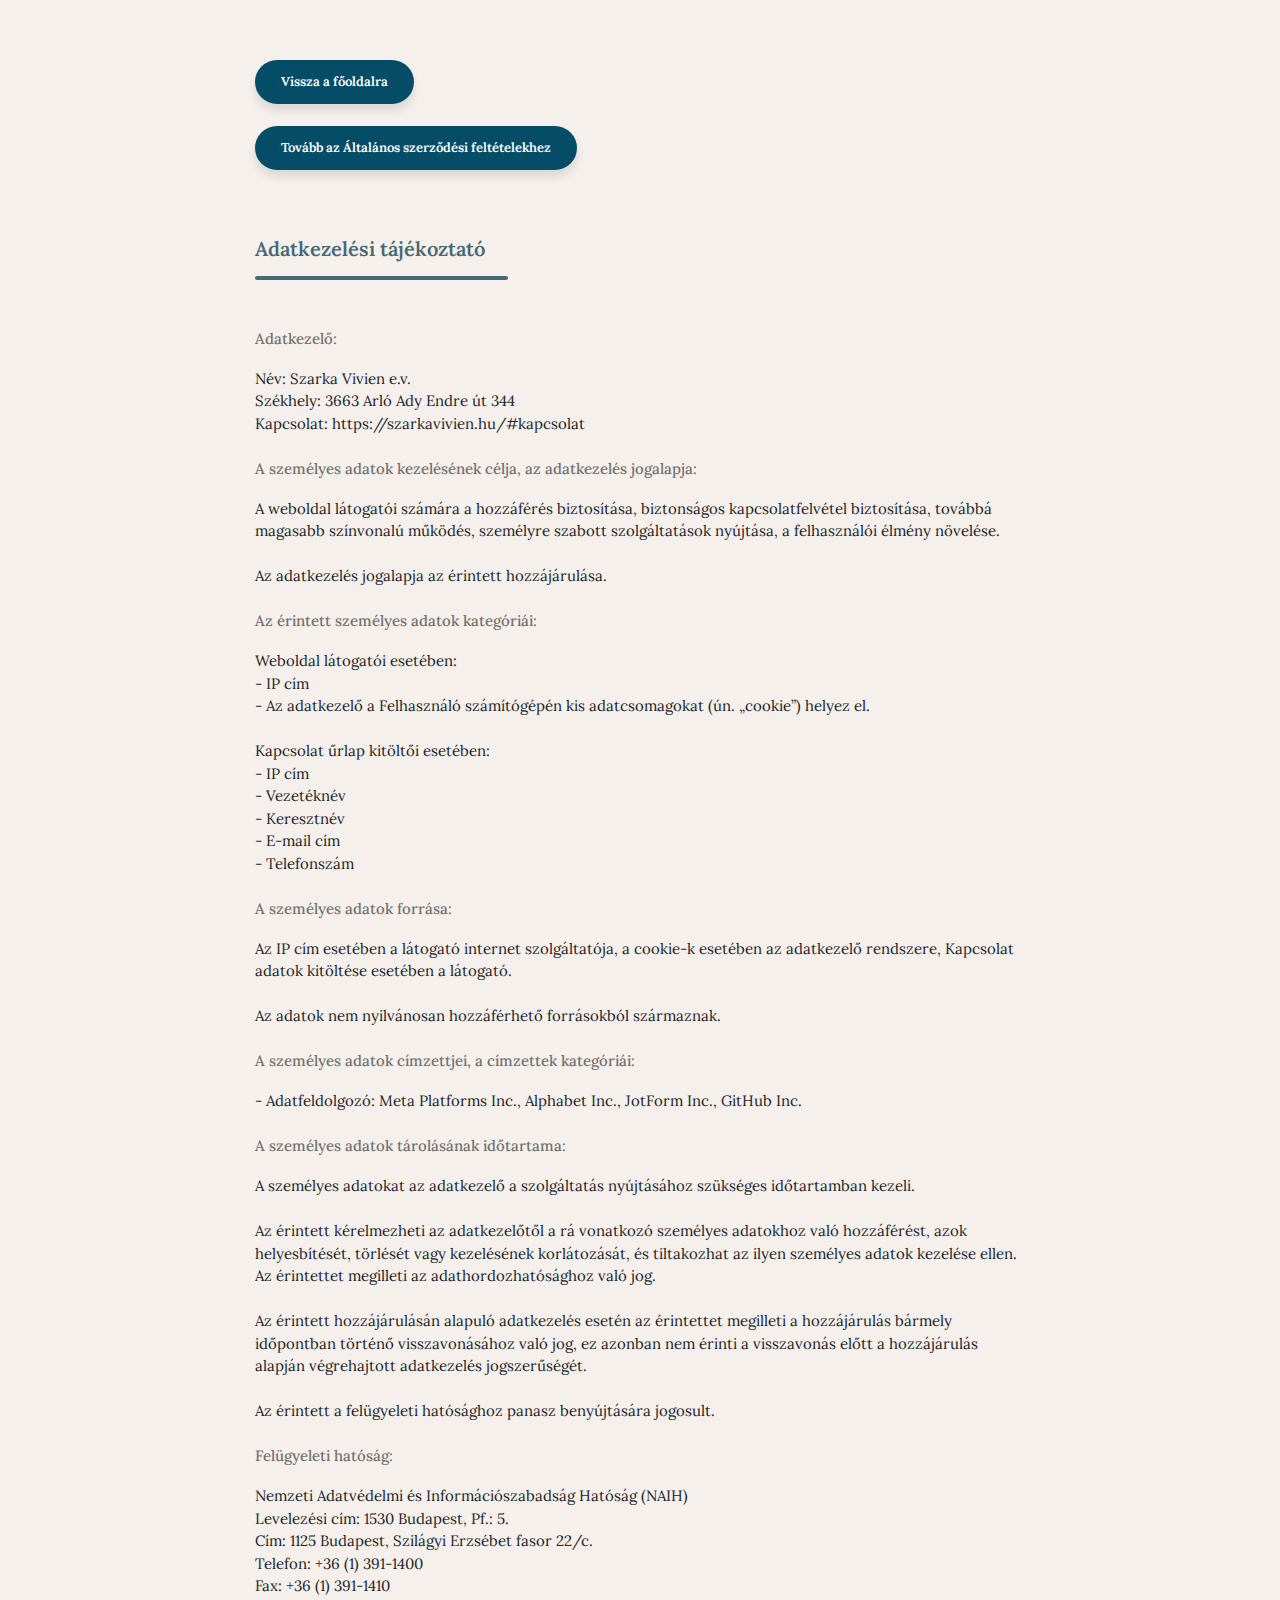
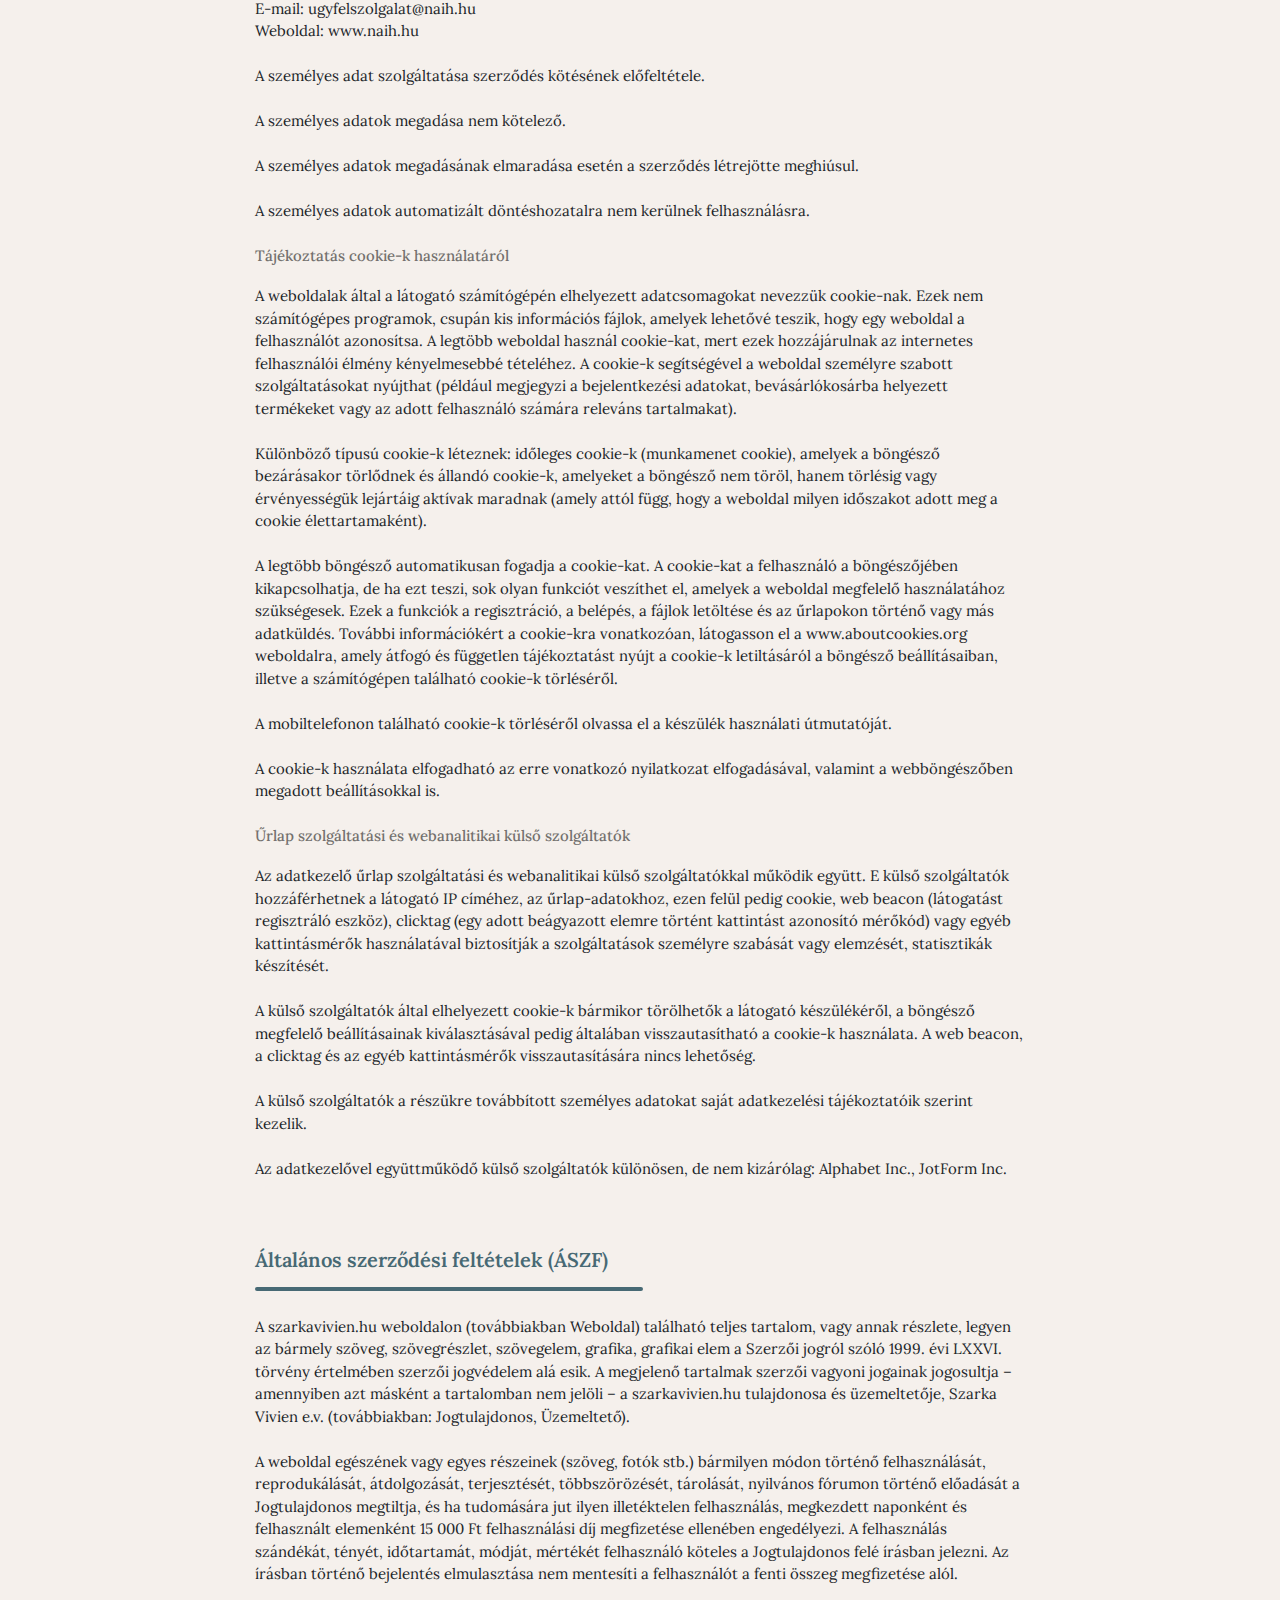
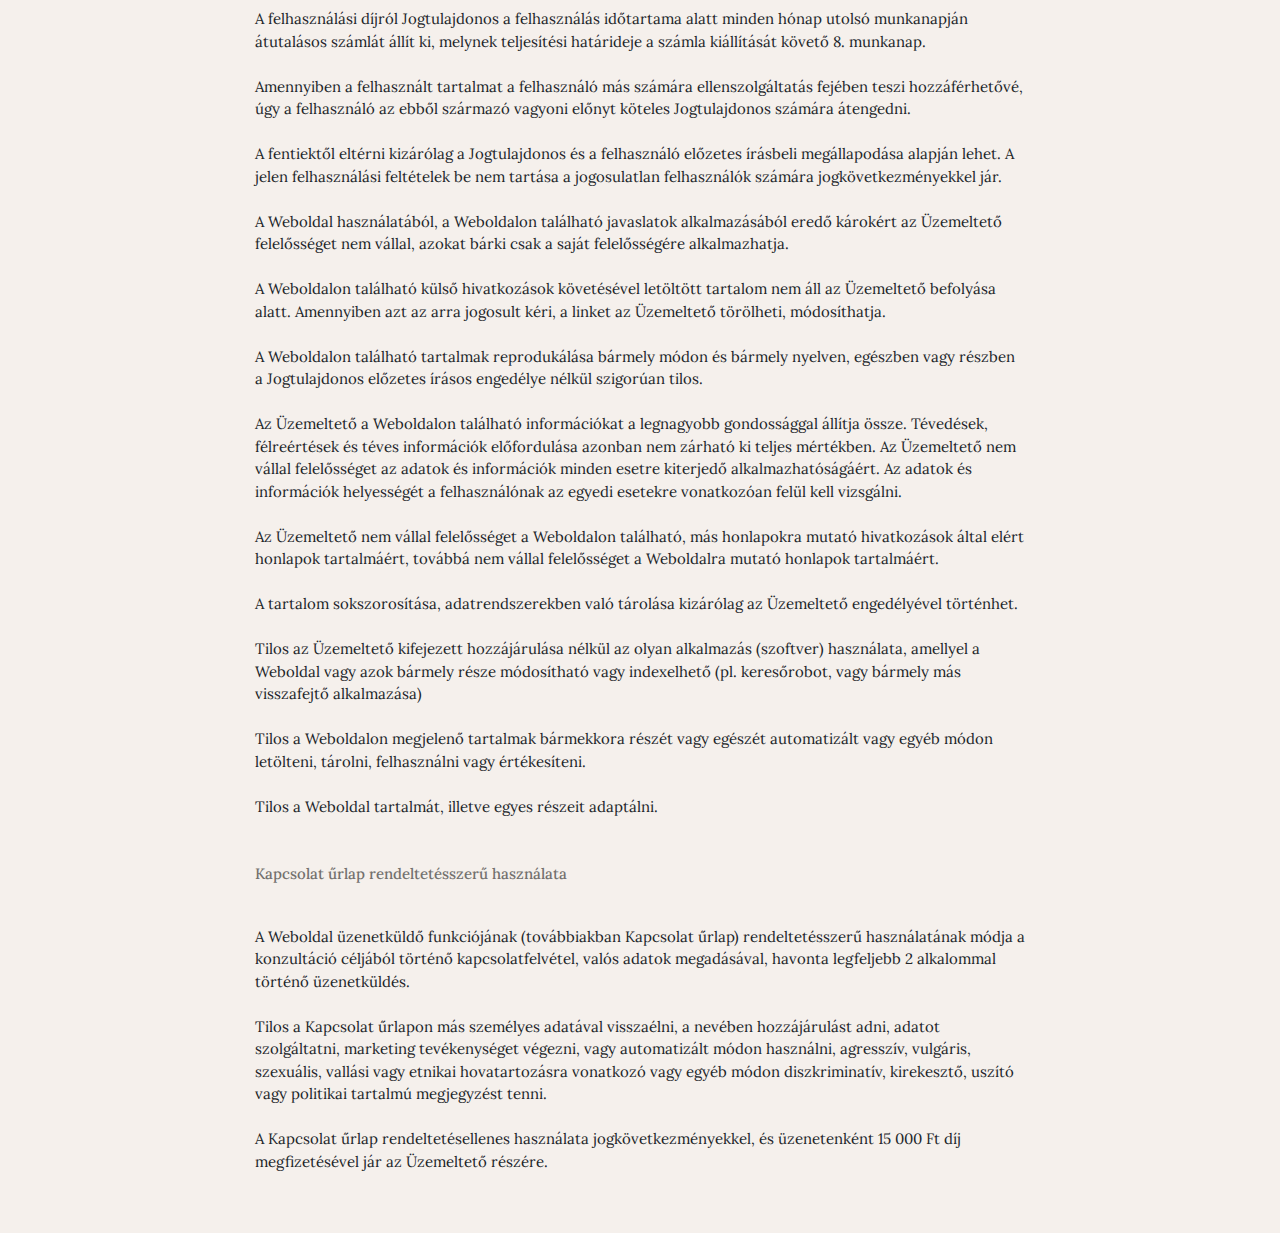
==== feltetelek.html @ 4a8fdd30 "init" ====
<!DOCTYPE html>
<html lang="hu">
    <head>
        <meta charset="UTF-8">
        <meta name="viewport" content="width=device-width, initial-scale=1, maximum-scale=1.0, user-scalable=no">

        <title>Szarka Vivien klinikai szakpszichológus: Budapest - Dunakeszi</title>
        <meta name="description" content="">

        <link href="/css/webpage.css?=1" rel="stylesheet">

        <!-- connect to domain of font files -->
        <link rel="preconnect" href="https://fonts.googleapis.com">
        <link rel="preconnect" href="https://fonts.gstatic.com" crossorigin>

        <link rel="stylesheet" href="/css/bootstrap.min.css">
        <!-- async CSS -->
        <link rel="stylesheet" media="print" onload="this.onload=null;this.removeAttribute('media');" href="https://fonts.googleapis.com/css2?family=Lora:ital,wght@0,400;0,500;0,600;1,400&display=swap">

        <!-- no-JS fallback -->
        <noscript>
            <link rel="stylesheet" href="https://fonts.googleapis.com/css2?family=Lora:ital,wght@0,400;0,500;0,600;1,400&display=swap">
        </noscript>

        <script src="/js/jquery/jquery3.min.js?=1"></script>
        <script src="/js/bootstrap/bootstrap.bundle.min.js?=1" defer></script>
    </head>
    <body>
        <main class="container-fluid">
            <div class="container pb-5 pt-5">
                <a href="/index.html" class="btn btn-primary">Vissza a főoldalra</a>
                <br><br>
                <a href="#aszf" class="btn btn-primary">Tovább az Általános szerződési feltételekhez</a>
                <br><br><br><br>
                <h2 id="adatkezeles">Adatkezelési tájékoztató</h2><br>
                <br><h3>Adatkezelő:</h3><br>
                Név: Szarka Vivien e.v.<br>
                Székhely: 3663 Arló Ady Endre út 344<br>
                Kapcsolat: https://szarkavivien.hu/#kapcsolat<br>
                
                <br><h3>A személyes adatok kezelésének célja, az adatkezelés jogalapja:</h3><br>
                A weboldal látogatói számára a hozzáférés biztosítása, biztonságos kapcsolatfelvétel biztosítása, továbbá magasabb színvonalú működés, személyre szabott szolgáltatások nyújtása, a felhasználói élmény növelése.
                <br><br>
                Az adatkezelés jogalapja az érintett hozzájárulása.
                <br>
                <br><h3>Az érintett személyes adatok kategóriái:</h3><br>
                Weboldal látogatói esetében:<br>
                - IP cím<br>
                - Az adatkezelő a Felhasználó számítógépén kis adatcsomagokat (ún. „cookie”) helyez el.
                <br><br>
                Kapcsolat űrlap kitöltői esetében:<br>
                - IP cím<br>
                - Vezetéknév<br>
                - Keresztnév<br>
                - E-mail cím<br>
                - Telefonszám<br>
                
                <br><h3>A személyes adatok forrása:</h3><br>
                Az IP cím esetében a látogató internet szolgáltatója, a cookie-k esetében az adatkezelő rendszere, Kapcsolat adatok kitöltése esetében a látogató.
                <br><br>
                Az adatok nem nyilvánosan hozzáférhető forrásokból származnak.
                <br>
                <br><h3>A személyes adatok címzettjei, a címzettek kategóriái:</h3><br>
                - Adatfeldolgozó: Meta Platforms Inc., Alphabet Inc., JotForm Inc., GitHub Inc.
                <br>
                <br><h3>A személyes adatok tárolásának időtartama:</h3><br>
                A személyes adatokat az adatkezelő a szolgáltatás nyújtásához szükséges időtartamban kezeli.
                <br><br>
                Az érintett kérelmezheti az adatkezelőtől a rá vonatkozó személyes adatokhoz való hozzáférést, azok helyesbítését, törlését vagy kezelésének korlátozását, és tiltakozhat az ilyen személyes adatok kezelése ellen. Az érintettet megilleti az adathordozhatósághoz való jog.
                <br><br>
                Az érintett hozzájárulásán alapuló adatkezelés esetén az érintettet megilleti a hozzájárulás bármely időpontban történő visszavonásához való jog, ez azonban nem érinti a visszavonás előtt a hozzájárulás alapján végrehajtott adatkezelés jogszerűségét.
                <br><br>
                Az érintett a felügyeleti hatósághoz panasz benyújtására jogosult.
                <br>
                <br><h3>Felügyeleti hatóság:</h3><br>
                Nemzeti Adatvédelmi és Információszabadság Hatóság (NAIH)<br>
                Levelezési cím: 1530 Budapest, Pf.: 5.<br>
                Cím: 1125 Budapest, Szilágyi Erzsébet fasor 22/c.<br>
                Telefon: +36 (1) 391-1400<br>
                Fax: +36 (1) 391-1410<br>
                E-mail: ugyfelszolgalat@naih.hu<br>
                Weboldal: www.naih.hu
                <br><br>
                A személyes adat szolgáltatása szerződés kötésének előfeltétele.
                <br><br>
                A személyes adatok megadása nem kötelező.
                <br><br>
                A személyes adatok megadásának elmaradása esetén a szerződés létrejötte meghiúsul.
                <br><br>
                A személyes adatok automatizált döntéshozatalra nem kerülnek felhasználásra.
                <br>
                <br><h3>Tájékoztatás cookie-k használatáról</h3><br>
                A weboldalak által a látogató számítógépén elhelyezett adatcsomagokat nevezzük cookie-nak. Ezek nem számítógépes programok, csupán kis információs fájlok, amelyek lehetővé teszik, hogy egy weboldal a felhasználót azonosítsa. A legtöbb weboldal használ cookie-kat, mert ezek hozzájárulnak az internetes felhasználói élmény kényelmesebbé tételéhez. A cookie-k segítségével a weboldal személyre szabott szolgáltatásokat nyújthat (például megjegyzi a bejelentkezési adatokat, bevásárlókosárba helyezett termékeket vagy az adott felhasználó számára releváns tartalmakat).
                <br><br>
                Különböző típusú cookie-k léteznek: időleges cookie-k (munkamenet cookie), amelyek a böngésző bezárásakor törlődnek és állandó cookie-k, amelyeket a böngésző nem töröl, hanem törlésig vagy érvényességük lejártáig aktívak maradnak (amely attól függ, hogy a weboldal milyen időszakot adott meg a cookie élettartamaként).
                <br><br>
                A legtöbb böngésző automatikusan fogadja a cookie-kat. A cookie-kat a felhasználó a böngészőjében kikapcsolhatja, de ha ezt teszi, sok olyan funkciót veszíthet el, amelyek a weboldal megfelelő használatához szükségesek. Ezek a funkciók a regisztráció, a belépés, a fájlok letöltése és az űrlapokon történő vagy más adatküldés.
                További információkért a cookie-kra vonatkozóan, látogasson el a www.aboutcookies.org weboldalra, amely átfogó és független tájékoztatást nyújt a cookie-k letiltásáról a böngésző beállításaiban, illetve a számítógépen található cookie-k törléséről.
                <br><br>
                A mobiltelefonon található cookie-k törléséről olvassa el a készülék használati útmutatóját.
                <br><br>
                A cookie-k használata elfogadható az erre vonatkozó nyilatkozat elfogadásával, valamint a webböngészőben megadott beállításokkal is.
                <br>
                <br><h3>Űrlap szolgáltatási és webanalitikai külső szolgáltatók</h3><br>
                Az adatkezelő űrlap szolgáltatási és webanalitikai külső szolgáltatókkal működik együtt. E külső szolgáltatók hozzáférhetnek a látogató IP címéhez, az űrlap-adatokhoz, ezen felül pedig cookie, web beacon (látogatást regisztráló eszköz), clicktag (egy adott beágyazott elemre történt kattintást azonosító mérőkód) vagy egyéb kattintásmérők használatával biztosítják a szolgáltatások személyre szabását vagy elemzését, statisztikák készítését.
                <br><br>
                A külső szolgáltatók által elhelyezett cookie-k bármikor törölhetők a látogató készülékéről, a böngésző megfelelő beállításainak kiválasztásával pedig általában visszautasítható a cookie-k használata. A web beacon, a clicktag és az egyéb kattintásmérők visszautasítására nincs lehetőség.
                <br><br>
                A külső szolgáltatók a részükre továbbított személyes adatokat saját adatkezelési tájékoztatóik szerint kezelik.
                <br><br>
                Az adatkezelővel együttműködő külső szolgáltatók különösen, de nem kizárólag: Alphabet Inc., JotForm Inc.

                <br><br>
                <br><br>
                <h2 id="aszf">Általános szerződési feltételek (ÁSZF)</h2><br>
                A szarkavivien.hu weboldalon (továbbiakban Weboldal) található teljes tartalom, vagy annak részlete, legyen az bármely szöveg, szövegrészlet, szövegelem, grafika, grafikai elem a Szerzői jogról szóló 1999. évi LXXVI. törvény értelmében szerzői jogvédelem alá esik. A megjelenő tartalmak szerzői vagyoni jogainak jogosultja – amennyiben azt másként a tartalomban nem jelöli – a szarkavivien.hu tulajdonosa és üzemeltetője, Szarka Vivien e.v. (továbbiakban: Jogtulajdonos, Üzemeltető).
                <br><br>
                A weboldal egészének vagy egyes részeinek (szöveg, fotók stb.) bármilyen módon történő felhasználását, reprodukálását, átdolgozását, terjesztését, többszörözését, tárolását, nyilvános fórumon történő előadását a Jogtulajdonos megtiltja, és ha tudomására jut ilyen illetéktelen felhasználás, megkezdett naponként és felhasznált elemenként 15 000 Ft felhasználási díj megfizetése ellenében engedélyezi. A felhasználás szándékát, tényét, időtartamát, módját, mértékét felhasználó köteles a Jogtulajdonos felé írásban jelezni. Az írásban történő bejelentés elmulasztása nem mentesíti a felhasználót a fenti összeg megfizetése alól.
                <br><br>
                A felhasználási díjról Jogtulajdonos a felhasználás időtartama alatt minden hónap utolsó munkanapján átutalásos számlát állít ki, melynek teljesítési határideje a számla kiállítását követő 8. munkanap.
                <br><br>
                Amennyiben a felhasznált tartalmat a felhasználó más számára ellenszolgáltatás fejében teszi hozzáférhetővé, úgy a felhasználó az ebből származó vagyoni előnyt köteles Jogtulajdonos számára átengedni.
                <br><br>
                A fentiektől eltérni kizárólag a Jogtulajdonos és a felhasználó előzetes írásbeli megállapodása alapján lehet. A jelen felhasználási feltételek be nem tartása a jogosulatlan felhasználók számára jogkövetkezményekkel jár.
                <br><br>
                A Weboldal használatából, a Weboldalon található javaslatok alkalmazásából eredő károkért az Üzemeltető felelősséget nem vállal, azokat bárki csak a saját felelősségére alkalmazhatja.
                <br><br>
                A Weboldalon található külső hivatkozások követésével letöltött tartalom nem áll az Üzemeltető befolyása alatt. Amennyiben azt az arra jogosult kéri, a linket az Üzemeltető törölheti, módosíthatja.
                <br><br>
                A Weboldalon található tartalmak reprodukálása bármely módon és bármely nyelven, egészben vagy részben a Jogtulajdonos előzetes írásos engedélye nélkül szigorúan tilos.
                <br><br>
                Az Üzemeltető a Weboldalon található információkat a legnagyobb gondossággal állítja össze. Tévedések, félreértések és téves információk előfordulása azonban nem zárható ki teljes mértékben. Az Üzemeltető nem vállal felelősséget az adatok és információk minden esetre kiterjedő alkalmazhatóságáért. Az adatok és információk helyességét a felhasználónak az egyedi esetekre vonatkozóan felül kell vizsgálni.
                <br><br>
                Az Üzemeltető nem vállal felelősséget a Weboldalon található, más honlapokra mutató hivatkozások által elért honlapok tartalmáért, továbbá nem vállal felelősséget a Weboldalra mutató honlapok tartalmáért.
                <br><br>
                A tartalom sokszorosítása, adatrendszerekben való tárolása kizárólag az Üzemeltető engedélyével történhet.
                <br><br>
                Tilos az Üzemeltető kifejezett hozzájárulása nélkül az olyan alkalmazás (szoftver) használata, amellyel a Weboldal vagy azok bármely része módosítható vagy indexelhető (pl. keresőrobot, vagy bármely más visszafejtő alkalmazása)
                <br><br>
                Tilos a Weboldalon megjelenő tartalmak bármekkora részét vagy egészét automatizált vagy egyéb módon letölteni, tárolni, felhasználni vagy értékesíteni.
                <br><br>
                Tilos a Weboldal tartalmát, illetve egyes részeit adaptálni.
                <br><br>
                <br>
                <h3>Kapcsolat űrlap rendeltetésszerű használata</h3>
                <br><br>
                A Weboldal üzenetküldő funkciójának (továbbiakban Kapcsolat űrlap) rendeltetésszerű használatának módja a konzultáció céljából történő kapcsolatfelvétel, valós adatok megadásával, havonta legfeljebb 2 alkalommal történő üzenetküldés.
                <br><br>
                Tilos a Kapcsolat űrlapon más személyes adatával visszaélni, a nevében hozzájárulást adni, adatot szolgáltatni, marketing tevékenységet végezni, vagy automatizált módon használni, agresszív, vulgáris, szexuális, vallási vagy etnikai hovatartozásra vonatkozó vagy egyéb módon diszkriminatív, kirekesztő, uszító vagy politikai tartalmú megjegyzést tenni.
                <br><br>
                A Kapcsolat űrlap rendeltetésellenes használata jogkövetkezményekkel, és üzenetenként 15 000 Ft díj megfizetésével jár az Üzemeltető részére.
                
            </div>
        </div>
    </body>
</html>
---- css/webpage.css ----
html {
    font-size: 20px;
    background-color: #F5F0EC;
}

body {
    background-color: #F5F0EC!important;
    font-size: 0.75rem!important;
    font-family: 'Lora', serif!important;
}

.container {
    max-width: 800px!important;
}

.btn {
    font-size: 0.75rem!important;
}

.btn-warning {
    color: #ffffff!important;
    background-color: #B98B75!important;
    border: 0!important;
    padding: .6rem 1.3rem!important;
    border-radius: 50px!important;
    font-weight: 600!important;
    position: relative!important;
    z-index: 100;
}

.btn-warning:focus {
    box-shadow: 0 0 0 0.2rem rgb(159 131 118 / 50%)!important;
}


.btn-primary {
    color: #ffffff!important;
    background-color: #054D67!important;
    border: 0!important;
    padding: .6rem 1.3rem!important;
    border-radius: 50px!important;
    font-weight: 600!important;
    font-size: .65rem!important;
    -webkit-box-shadow: 0px 7px 10px 0px rgba(0,0,0,0.1); 
    box-shadow: 0px 7px 10px 0px rgba(0,0,0,0.1);
    position: relative!important;
    z-index: 100;
}

.btn-primary:focus {
    box-shadow: 0 0 0 0.2rem rgb(12 73 96 / 50%)!important;
}

.btn-primary object {
    position: relative;
    top: 3px;
    filter: invert(100%) sepia(0%) saturate(7500%) hue-rotate(272deg) brightness(101%) contrast(102%);
}

*:focus {
    outline: none!important;
}

a object {
    pointer-events: none;
}

.btn-secondary {
    color: #ffffff!important;
    background-color: #CCAB9D!important;
    border: 0!important;
    padding: .6rem 1.3rem!important;
    border-radius: 50px!important;
    font-weight: 600!important;
    font-size: .65rem!important;
    -webkit-box-shadow: 0px 7px 10px 0px rgba(0,0,0,0.1); 
    box-shadow: 0px 7px 10px 0px rgba(0,0,0,0.1);
    position: relative!important;
    z-index: 100;
}

.btn-secondary:focus {
    box-shadow: 0 0 0 0.2rem rgb(192 156 141 / 50%)!important;
}

.btn-secondary object {
    position: relative;
    top: 3px;
    filter: invert(100%) sepia(0%) saturate(7500%) hue-rotate(272deg) brightness(101%) contrast(102%);
}


.available-appointment.alert {
    margin: 0;
    border: 0;
    background-color: #054D67;
    color: #ffffff;
    border-radius: 0;
}

.available-appointment.alert a {
    font-size: .65rem!important;
}

.available-appointment.alert a object {
    position: relative;
    top: 2px;
    filter: invert(100%) sepia(0%) saturate(7500%) hue-rotate(272deg) brightness(101%) contrast(102%);
}

.available-appointment.alert .center-wrapper {
    width: 100%;
}

.available-appointment.alert .close,
.available-appointment.alert .close:hover {
    color: #ffffff;
    padding: 0px;
    position: relative;
}

header {
    background-color: #EBE1D9;
}

.navbar-light .navbar-toggler {
    color: #054D67!important;
    border: 0!important;
}

.navbar-toggler span {
    background-image: url( '/img/menu.svg')!important;
    width: 26px;
    height: 20px;
    display: block!important;
}

.navbar-toggler:focus span,
.navbar-toggler:focus-visible span {
    opacity: .75;
}

.nav-item {
    padding-left: .5rem!important;
    padding-right: .5rem!important;
}

.nav-link {
    color: #054D67!important;
    font-weight: 600!important;
    text-transform: uppercase;
    position: relative;
    display: inline-block!important;
}

.nav-link.disabled {
    color: #B4B3B2!important;
}

.nav-link:focus-visible::before {
    position: absolute;
    bottom: 0;
    left: 0;
    right: 0;
    content: '';
    height: 0.2rem;
    background-color: rgb(12 73 96 / 50%);
    border-radius: 0.1rem;
}

.dropdown-menu {
    background-color: #044d67!important;
    border: none!important;
    border-radius: 10px!important;
    -webkit-box-shadow: 0px 7px 10px 0px rgb(0 0 0 / 10%);
    box-shadow: 0px 7px 10px 0px rgb(0 0 0 / 10%);
}

.dropdown-menu.show {
    margin-top: 0.5rem;
    margin-bottom: 1rem;
}

.dropdown-menu .dropdown-item {
    color: #F5F0EC!important;
    font-weight: 600!important;
    text-transform: uppercase;
    font-size: 0.65rem;
    padding-bottom: .5rem;
    padding-top: .5rem;
}

.dropdown-menu .dropdown-item:active,
.dropdown-menu .dropdown-item:hover,
.dropdown-menu .dropdown-item:focus {
    color: #044d67!important;
    background-color: #F5F0EC!important;
}

h2 {
    font-size: 1rem!important;
    color: #476974;
    font-weight: 600!important;
    display: inline-block;
    margin-bottom: 1rem!important;
}

h2::after {
    content: ' ';
    background-color: #476974;
    height: 4px;
    width: 110%;
    border-radius: 2px;
    display: inline-block;
}

h2::after {
    content: ' ';
    background-color: #476974;
    height: 4px;
    width: 110%;
    border-radius: 2px;
    display: inline-block;
}

h1 {
    font-size: 0.95rem!important;
    color: #787573;
    font-weight: 600!important;
    display: inline-block;
    margin-bottom: .5rem!important;
}

h3 {
    font-size: 0.75rem!important;
    color: #73706E;
    font-weight: 500!important;
    display: inline-block;
    margin-bottom: 1rem!important;
}

.intro p {
    white-space: break-spaces;
    color: #63605E!important;
    font-size: 0.8rem!important;
}

.intro .profile {
    text-align: center;
}

.intro img {
    border-radius: 200px;
    border: 10px solid #FAF5F1;
    margin-bottom: 1rem;
}

.infos p {
    white-space: break-spaces;
    color: #63605E!important;
    font-size: 0.8rem!important;
}

.available-appointment-info {
    color: #5BA65E!important;
    font-size: 0.6rem;
    font-weight: 600;
    padding: .6rem 1.3rem!important;
    display: inline-block;
    overflow: hidden;
}

.available-appointment-info object {
    position: relative;
    top: 2px;
    filter: invert(58%) sepia(68%) saturate(304%) hue-rotate(73deg) brightness(86%) contrast(89%);
}

.infos .navbar-nav {
    text-align: center;
    font-size: 0.7rem;
}

.infos .nav-link {
    padding-top: 1rem;
    padding-bottom: 1rem;
}

.btn-offices {
    margin-bottom: 60px;
}

@media (min-width: 768px) {
    .offices-row {
        display: block!important;
    }

    .offices-row .col-12 {
        display: inline!important;
    }
}

@media (max-width: 767px) {

    .infos {
        margin-left: -30px!important;
        margin-right: -30px!important;
        padding-left: 0px;
        padding-right: 0px;
    }

    .info-nav-container {
        z-index: 20;
        width: auto!important;
        max-width: unset!important;
        overflow-y: hidden;
        overflow-x: auto;
        white-space: nowrap;
        padding-left: 15px!important;
        padding-right: 15px!important;
    }

    .infos .navbar-nav {
        display: block;
        width: auto!important;
        max-width: unset!important;
    }

    .infos .nav-item {
        display: inline-block!important;
        padding-left: 15px!important;
        padding-right: 15px!important;
    }

    .infos .nav-item:last-child {
        padding-right: 30px!important;
    }

    .info-container {
        padding-left: 30px!important;
        padding-right: 30px!important;
        z-index: 10;
    }


    .btn-offices {
        margin-bottom: 20px!important;
    }

    .available-appointment-info {
        padding-left: 0!important;
    }

    .info-content {
        margin-top: -200px;
        padding-top: 200px!important;
    }

    .office > div:first-child {
        min-height: 200px;
    }

    .office {
        margin-left: 0!important;
        margin-right: 0!important;
    }
}

.info-content {
    margin-top: -60px;
    padding-top: 60px!important;
}

.map {
    background-size: cover;
    text-align: center;
}

.map-v {
    background-image: url(/img/pszichologus-rendelo-budapest-v-ker-szarka-vivien.png);
}

.map-ix {
    background-image: url(/img/pszichologus-rendelo-budapest-ix-ker-szarka-vivien.png);
}

.map-dunakeszi {
    background-image: url(/img/pszichologus-rendelo-dunakeszi-szarka-vivien.png);
}

.map > div {
    background-color: rgba(212,159,134,0.5);
}

.office {
    -webkit-box-shadow: 0px 7px 10px 0px rgba(0,0,0,0.1); 
    box-shadow: 0px 7px 10px 0px rgba(0,0,0,0.1);
    border-radius: 5px;
    overflow: hidden;
}

.office-details {
    background-color: #ffffff;
    padding: 30px!important;
}

.office-locality {
    color: #476974;
    font-weight: 600;
    text-align: center;
    padding-bottom: 2rem;
}

.office-address {
    color: #555555;
    font-size: .8rem;
    font-weight: 600;
    padding-bottom: .5rem;
}

.office .available {
    color: #5BA65E!important;
    font-size: 0.6rem;
    font-weight: 600;
    display: inline-block;
    overflow: hidden;
}

.office .available object {
    position: relative;
    top: 2px;
    filter: invert(58%) sepia(68%) saturate(304%) hue-rotate(73deg) brightness(86%) contrast(89%);
}

#rendelesem {
    margin-top: -60px;
    padding-top: 60px;
}

.office .btn-primary {
    -webkit-box-shadow: none;
    box-shadow: none;
}

.kapcsolat {
    position: relative;
}

#kapcsolat {
    z-index: 20;
    position: relative;
    margin-top: -60px;
    padding-top: 60px;
}

.kapcsolat::after {
    content: '';
    position: absolute;
    bottom: 0;
    left: 0;
    right: 0;
    height: 120px;
    background-color: #F5F0EC;
    z-index: 20;
}

@media (max-width: 1000px) {
    .kapcsolat::after {
        height: 0;
    }
}

footer {
    background-color: #ffffff;
}

footer a {
    color: #054D67;
}
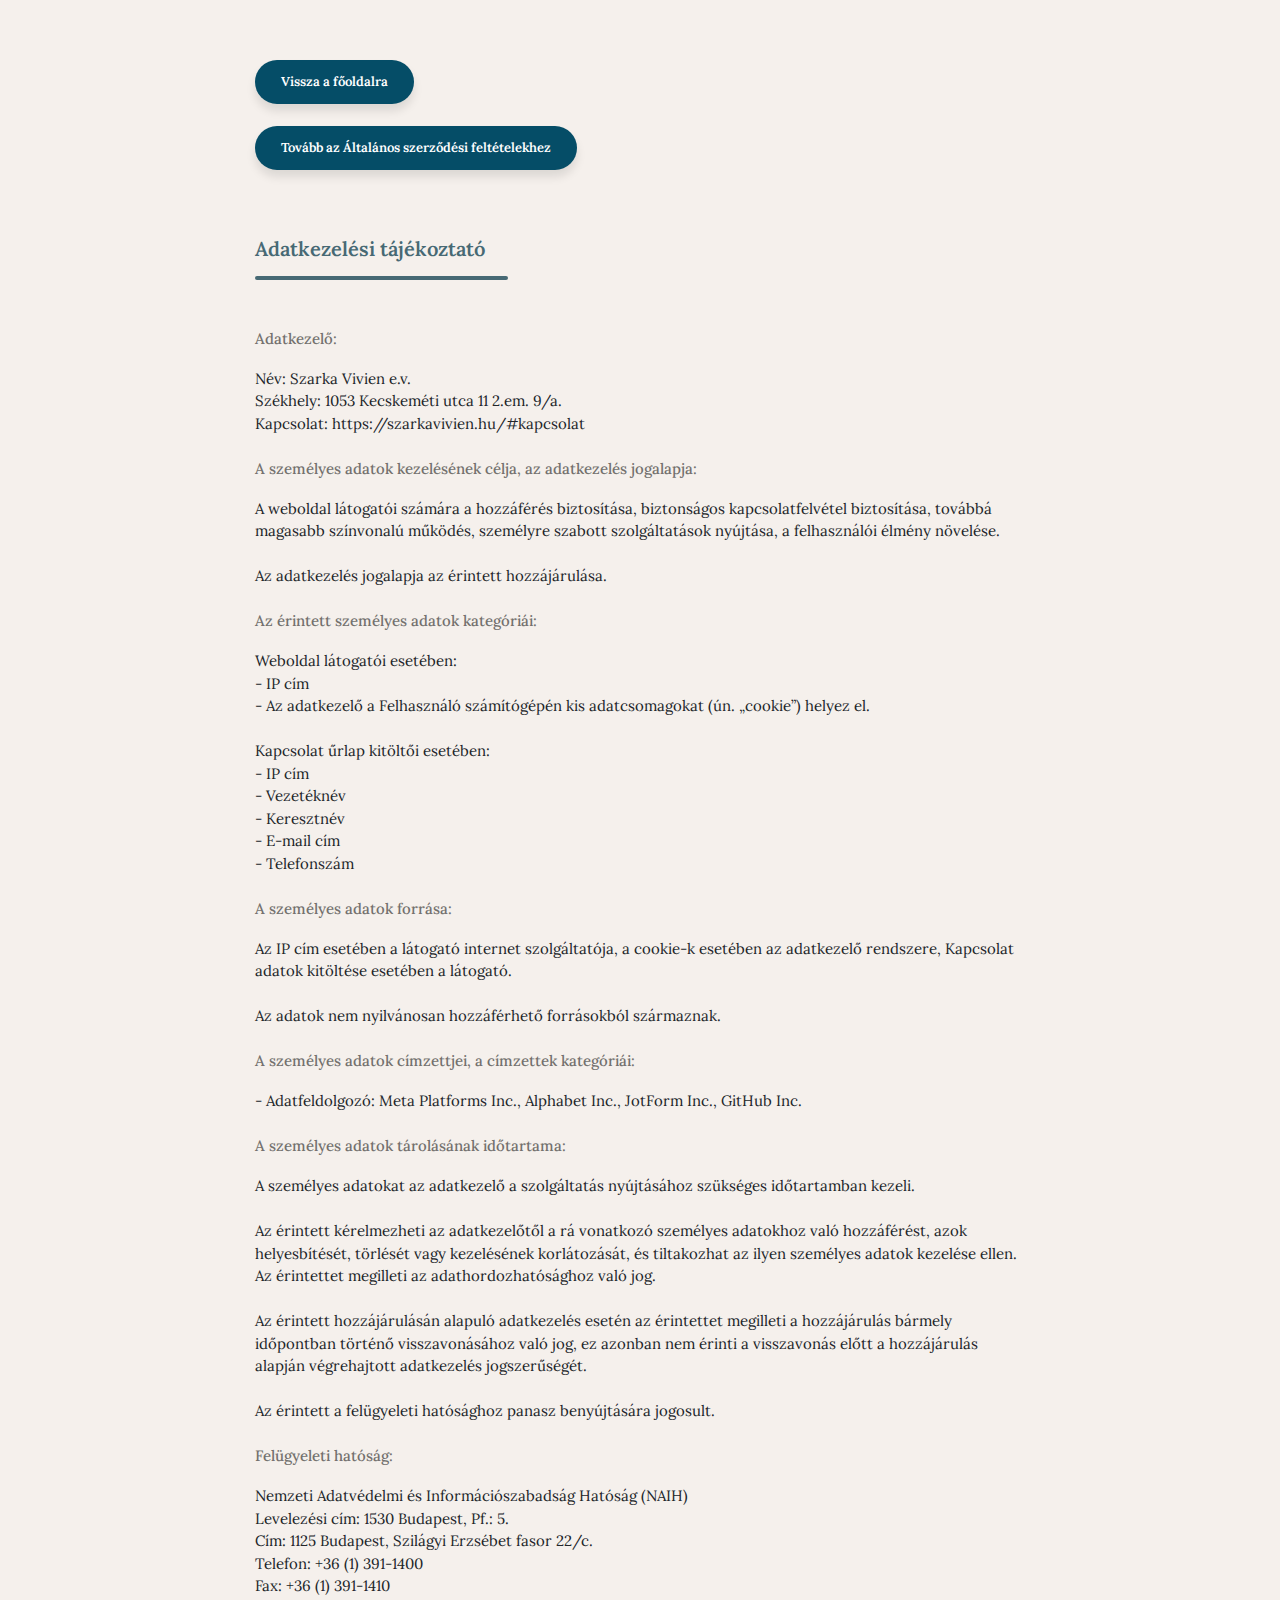
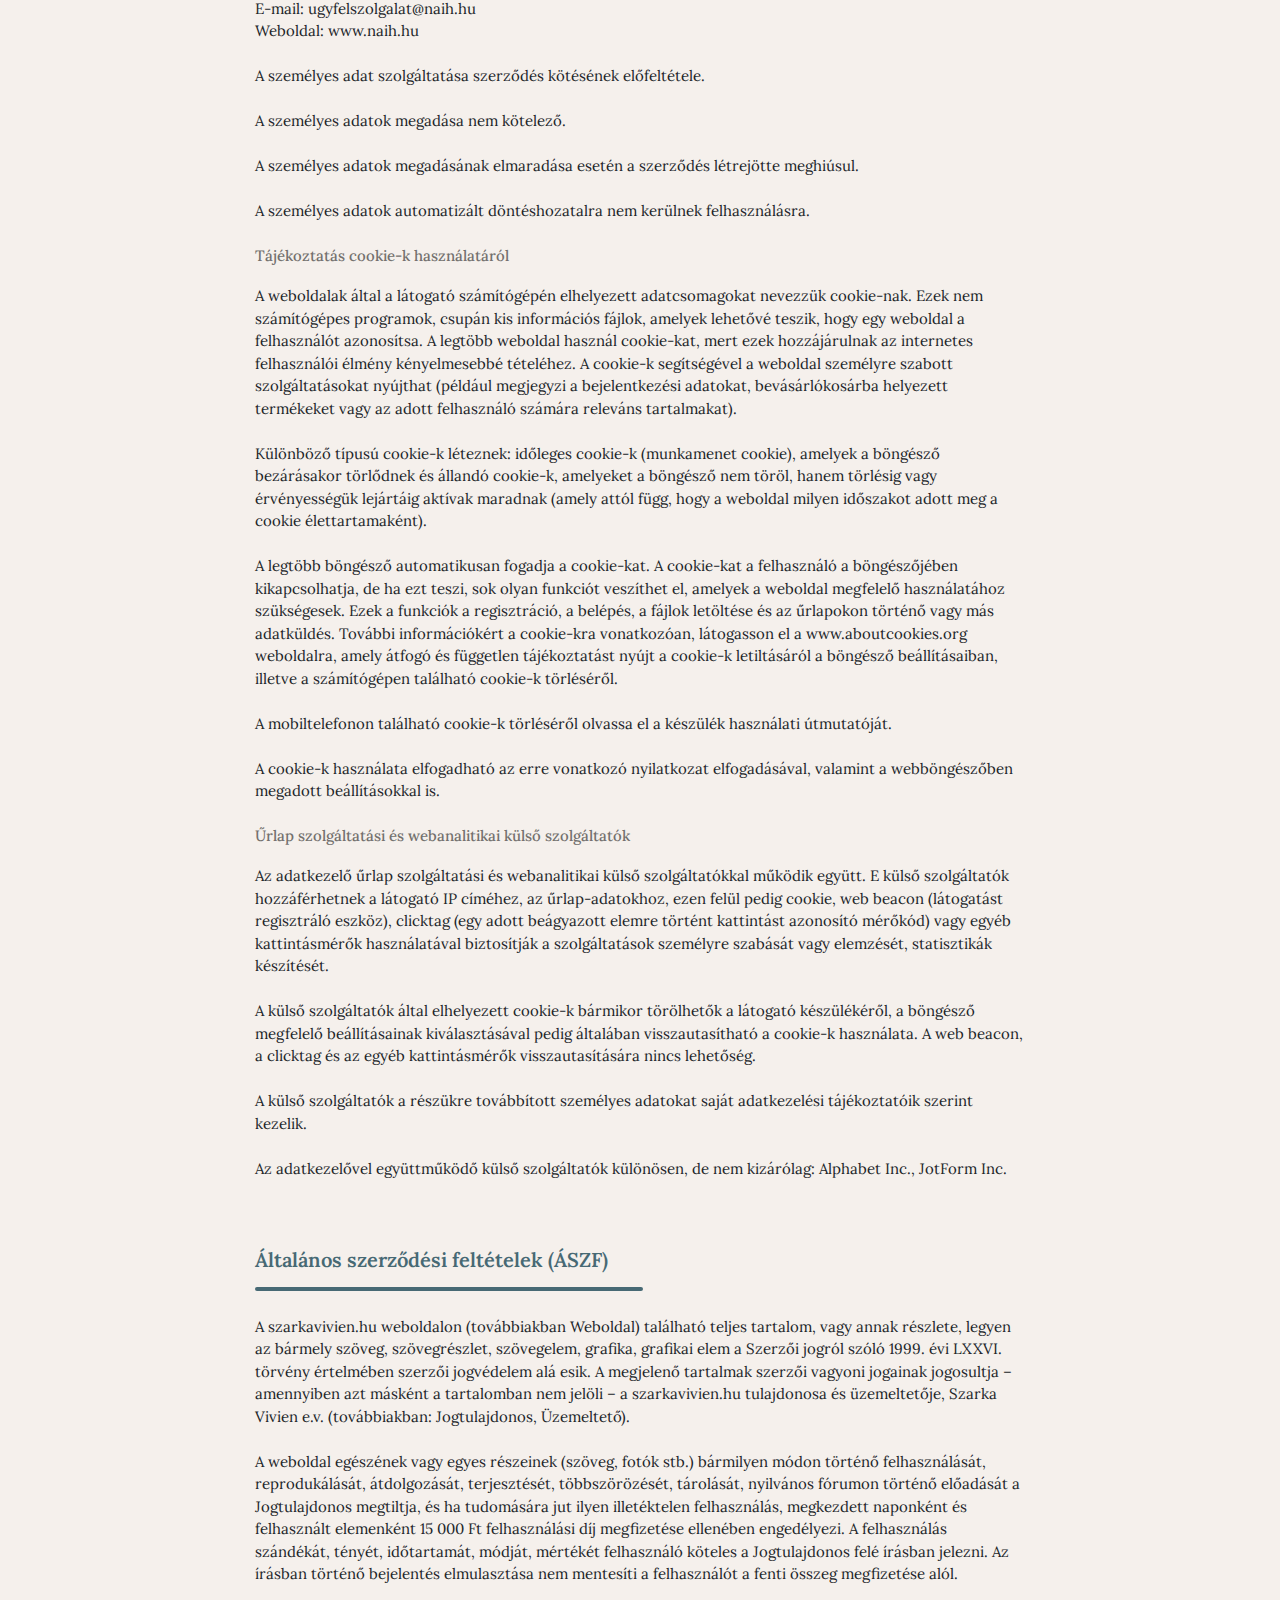
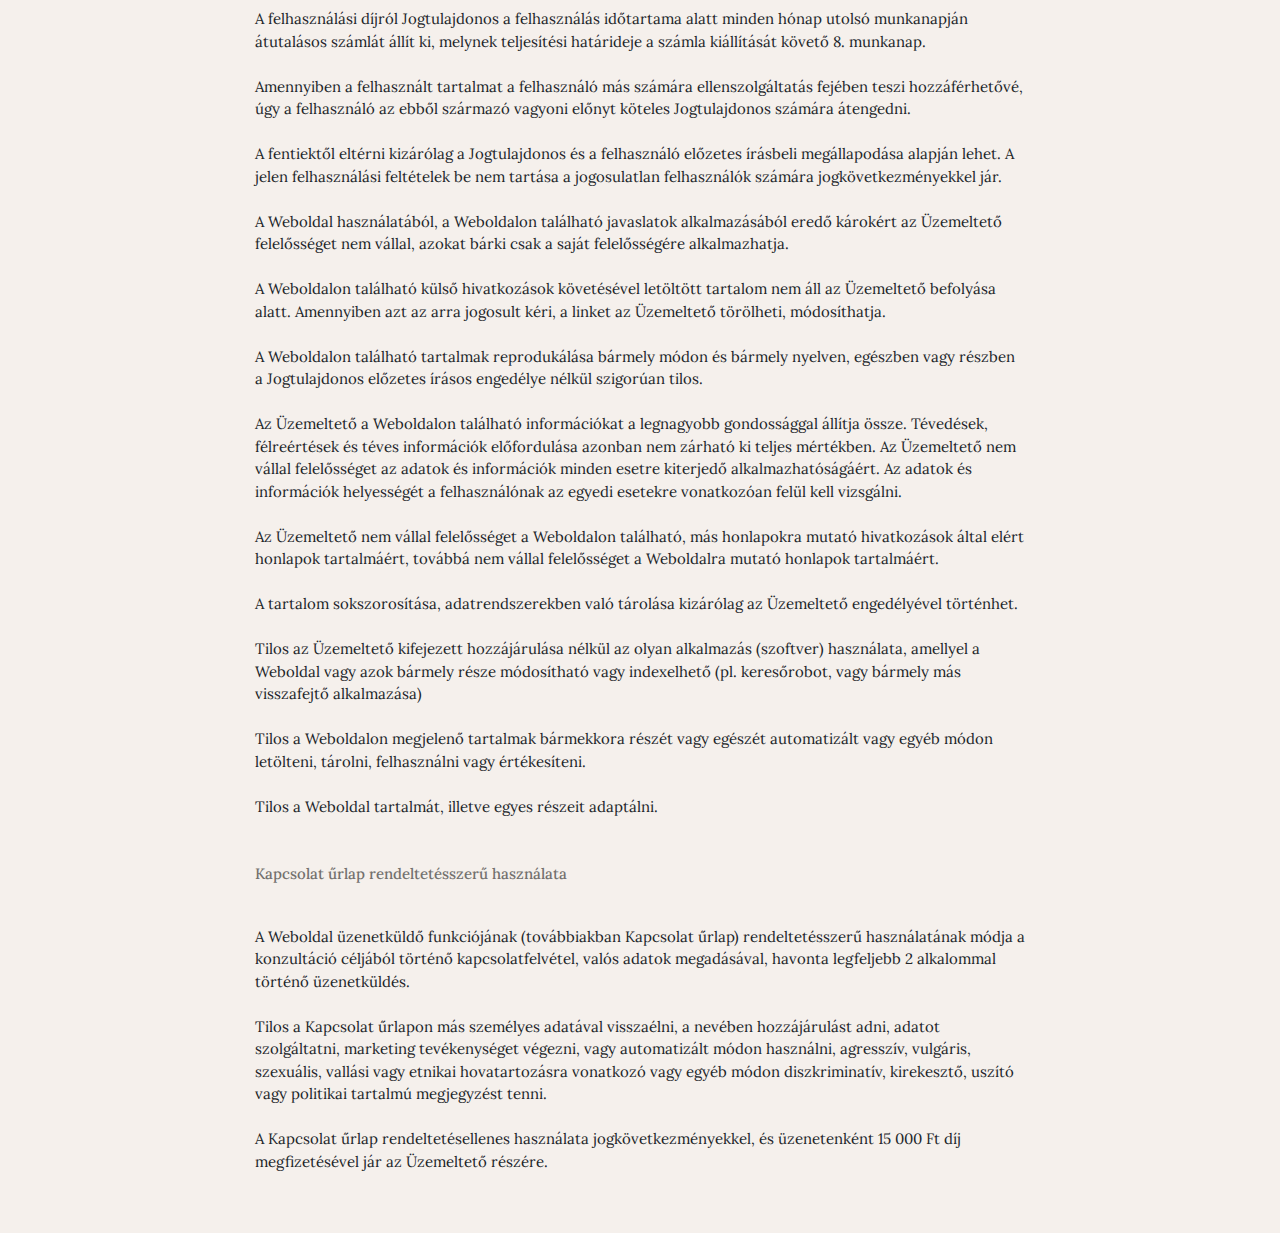
==== commit 87fe1f46: "varolista" ====
--- a/feltetelek.html
+++ b/feltetelek.html
@@ -35,7 +35,7 @@
                 <h2 id="adatkezeles">Adatkezelési tájékoztató</h2><br>
                 <br><h3>Adatkezelő:</h3><br>
                 Név: Szarka Vivien e.v.<br>
-                Székhely: 3663 Arló Ady Endre út 344<br>
+                Székhely: 1053 Kecskeméti utca 11 2.em. 9/a.<br>
                 Kapcsolat: https://szarkavivien.hu/#kapcsolat<br>
                 
                 <br><h3>A személyes adatok kezelésének célja, az adatkezelés jogalapja:</h3><br>
--- a/css/webpage.css
+++ b/css/webpage.css
@@ -129,7 +129,7 @@
 }
 
 .navbar-toggler span {
-    background-image: url( '/img/menu.svg')!important;
+    background-image: url('https://szarkavivien.hu/img/menu.svg')!important;
     width: 26px;
     height: 20px;
     display: block!important;
@@ -364,6 +364,17 @@
         margin-left: 0!important;
         margin-right: 0!important;
     }
+
+    #cookieConsentChangeForContact {
+        margin-left: -30px;
+        margin-right: -30px;
+    }
+
+    #profile-picture {
+        width: 80%!important;
+        height: auto!important;
+        max-width: 260px!important;
+    }
 }
 
 .info-content {
@@ -377,15 +388,15 @@
 }
 
 .map-v {
-    background-image: url(/img/pszichologus-rendelo-budapest-v-ker-szarka-vivien.png);
+    background-image: url(https://szarkavivien.hu/img/pszichologus-rendelo-budapest-v-ker-szarka-vivien.webp);
 }
 
 .map-ix {
-    background-image: url(/img/pszichologus-rendelo-budapest-ix-ker-szarka-vivien.png);
+    background-image: url(https://szarkavivien.hu/img/pszichologus-rendelo-budapest-ix-ker-szarka-vivien.webp);
 }
 
 .map-dunakeszi {
-    background-image: url(/img/pszichologus-rendelo-dunakeszi-szarka-vivien.png);
+    background-image: url(https://szarkavivien.hu/img/pszichologus-rendelo-dunakeszi-szarka-vivien.webp);
 }
 
 .map > div {
